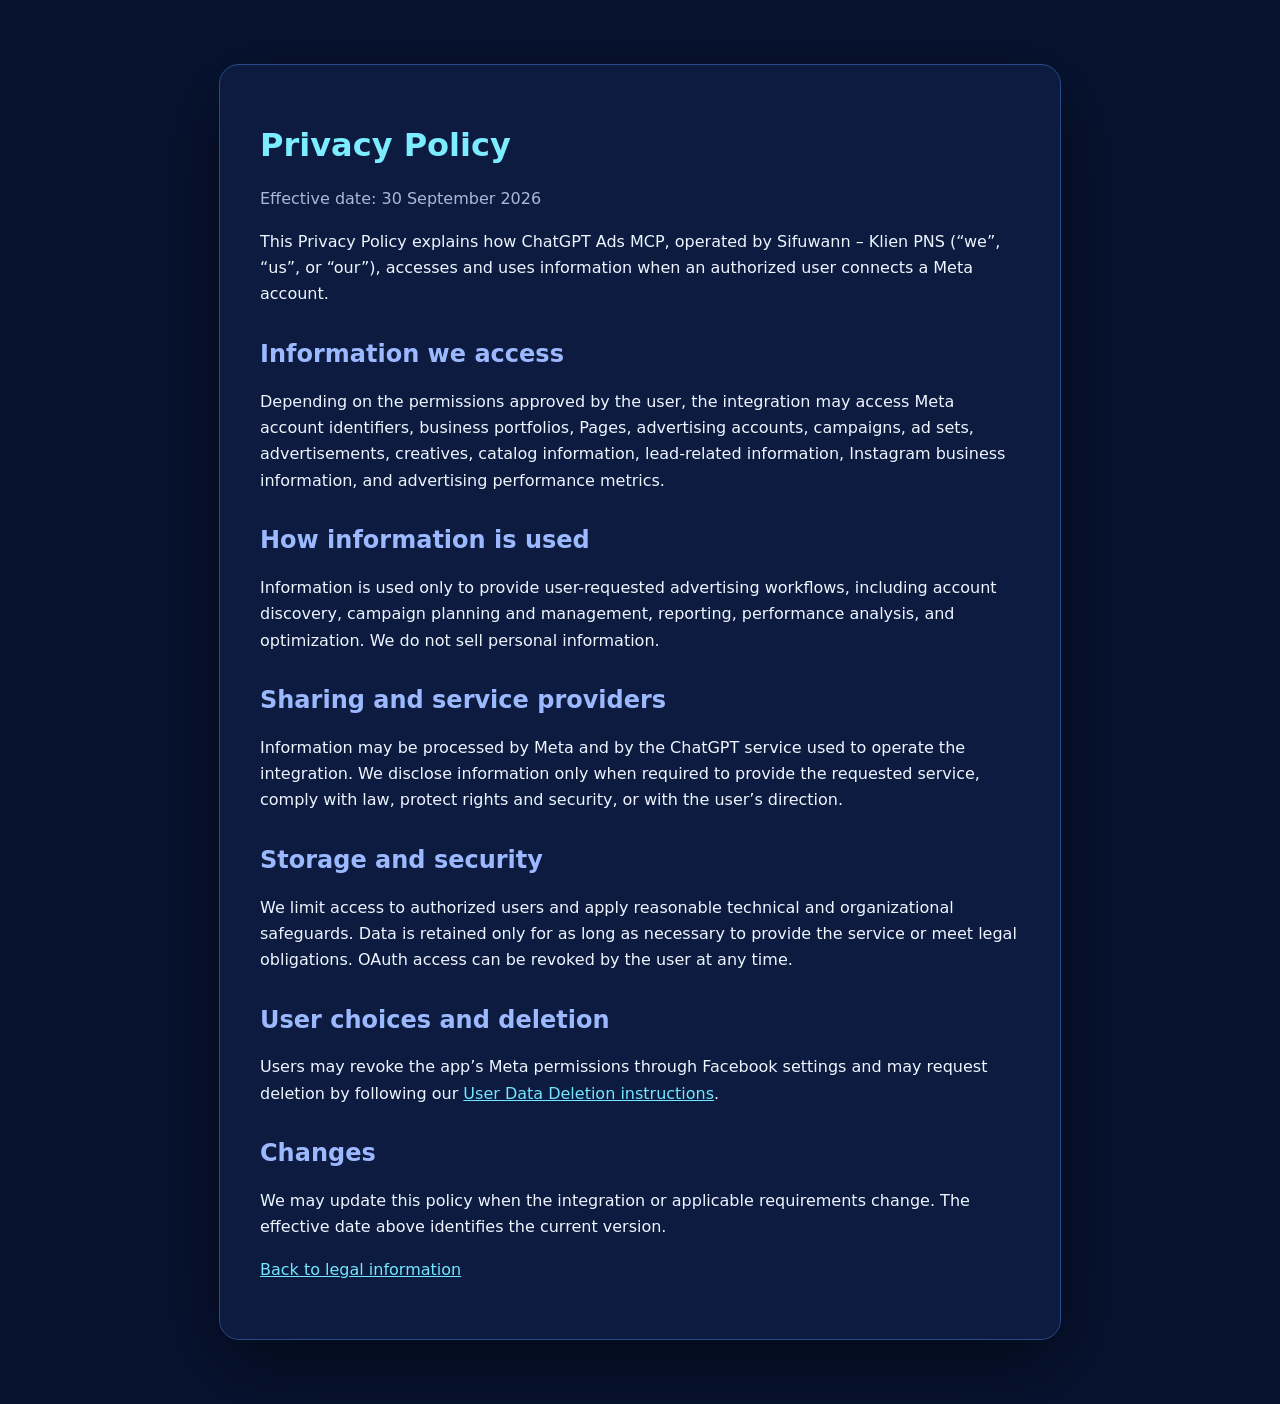
==== privacy.html @ 86be31dc "Add Meta app legal pages and icon" ====
<!doctype html>
<html lang="en">
<head>
  <meta charset="utf-8">
  <meta name="viewport" content="width=device-width, initial-scale=1">
  <title>Privacy Policy — ChatGPT Ads MCP</title>
  <link rel="stylesheet" href="styles.css">
</head>
<body>
  <main>
    <h1>Privacy Policy</h1>
    <p class="meta">Effective date: 30 September 2026</p>
    <p>This Privacy Policy explains how ChatGPT Ads MCP, operated by Sifuwann – Klien PNS (“we”, “us”, or “our”), accesses and uses information when an authorized user connects a Meta account.</p>

    <h2>Information we access</h2>
    <p>Depending on the permissions approved by the user, the integration may access Meta account identifiers, business portfolios, Pages, advertising accounts, campaigns, ad sets, advertisements, creatives, catalog information, lead-related information, Instagram business information, and advertising performance metrics.</p>

    <h2>How information is used</h2>
    <p>Information is used only to provide user-requested advertising workflows, including account discovery, campaign planning and management, reporting, performance analysis, and optimization. We do not sell personal information.</p>

    <h2>Sharing and service providers</h2>
    <p>Information may be processed by Meta and by the ChatGPT service used to operate the integration. We disclose information only when required to provide the requested service, comply with law, protect rights and security, or with the user’s direction.</p>

    <h2>Storage and security</h2>
    <p>We limit access to authorized users and apply reasonable technical and organizational safeguards. Data is retained only for as long as necessary to provide the service or meet legal obligations. OAuth access can be revoked by the user at any time.</p>

    <h2>User choices and deletion</h2>
    <p>Users may revoke the app’s Meta permissions through Facebook settings and may request deletion by following our <a href="data-deletion.html">User Data Deletion instructions</a>.</p>

    <h2>Changes</h2>
    <p>We may update this policy when the integration or applicable requirements change. The effective date above identifies the current version.</p>

    <p><a href="index.html">Back to legal information</a></p>
  </main>
</body>
</html>
---- styles.css ----
:root {
  color-scheme: light dark;
  font-family: Inter, ui-sans-serif, system-ui, -apple-system, BlinkMacSystemFont, "Segoe UI", sans-serif;
  line-height: 1.65;
}

body {
  margin: 0;
  background: #071331;
  color: #eef5ff;
}

main {
  width: min(760px, calc(100% - 40px));
  margin: 64px auto;
  padding: 40px;
  border: 1px solid #284b87;
  border-radius: 20px;
  background: #0c1b3f;
  box-shadow: 0 24px 80px #0008;
}

h1, h2 { line-height: 1.2; }
h1 { color: #7cecff; }
h2 { margin-top: 2rem; color: #9cb8ff; }
a { color: #72e7ff; }
nav { display: grid; gap: 12px; margin-top: 28px; }
nav a { padding: 14px 18px; border: 1px solid #3868aa; border-radius: 12px; text-decoration: none; }
.meta { color: #a9bad6; }

@media (max-width: 600px) {
  main { margin: 20px auto; padding: 24px; }
}
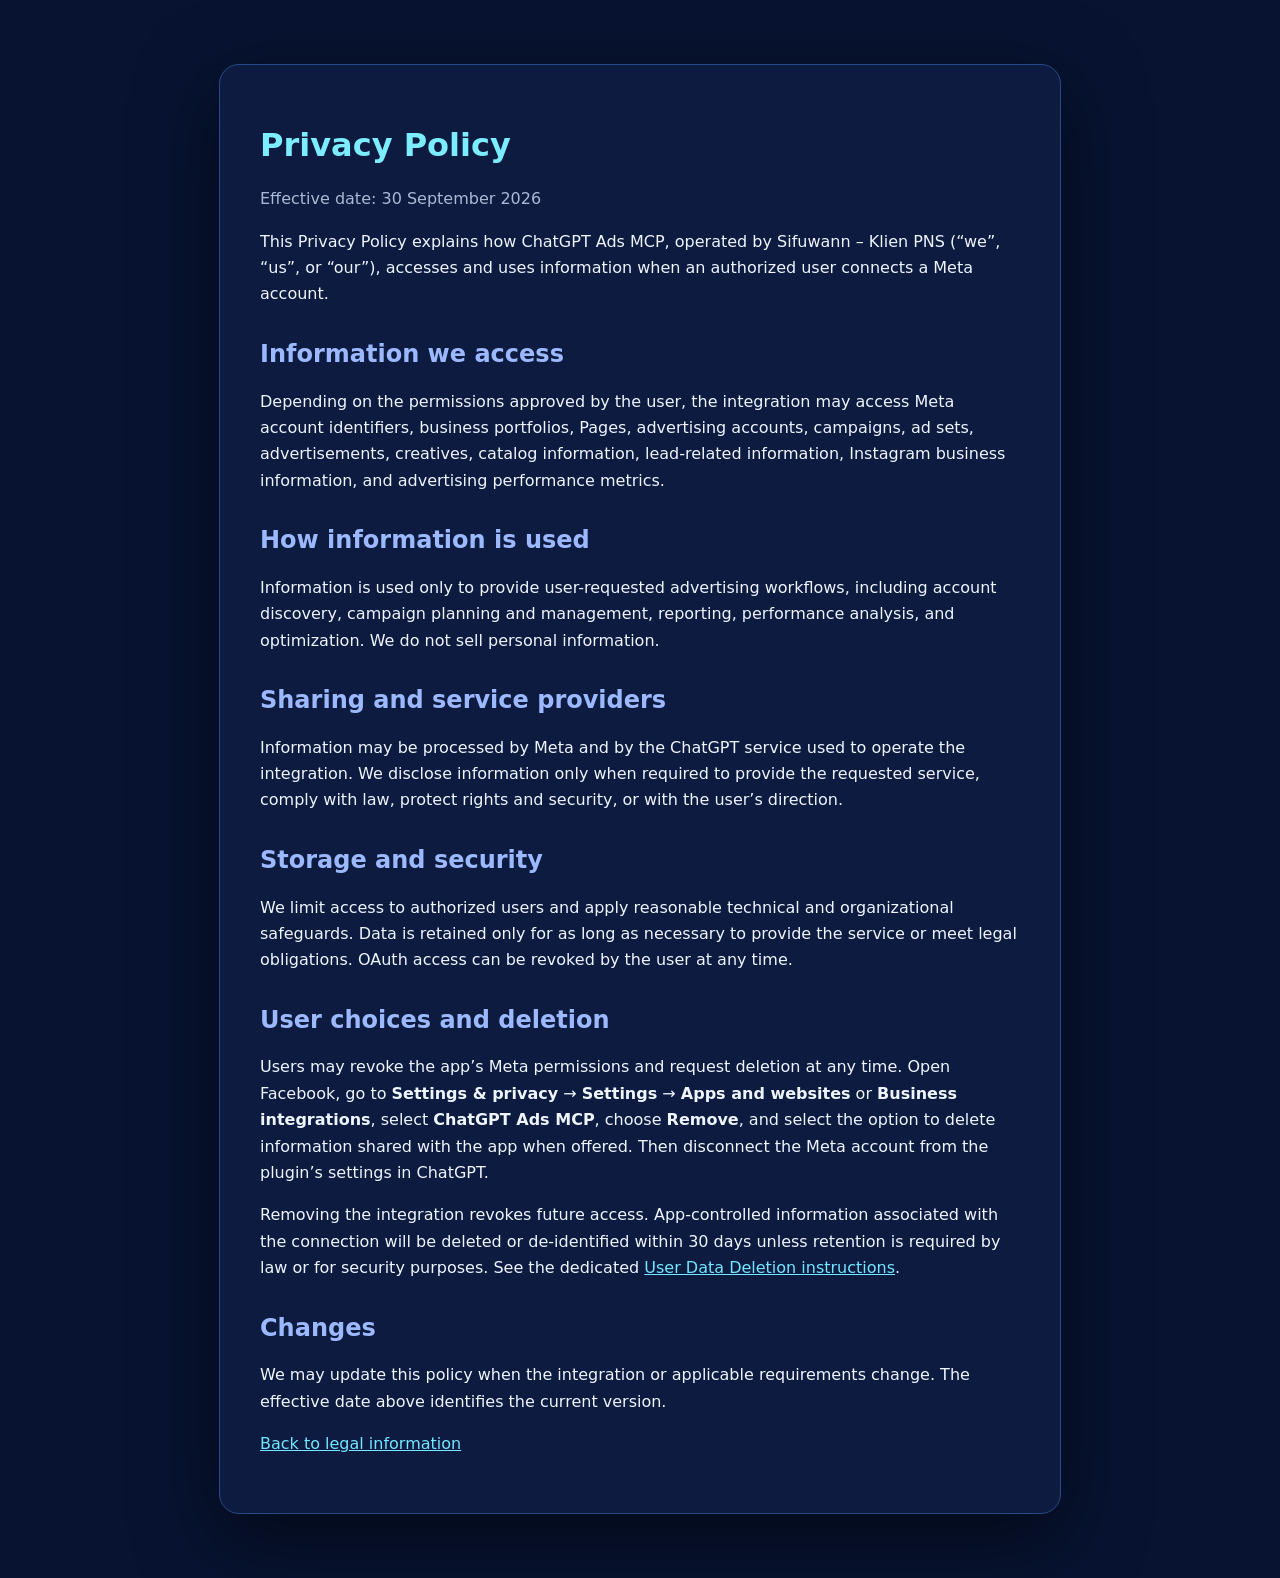
==== commit 0e1375e4: "Add direct data deletion instructions to privacy policy" ====
--- a/privacy.html
+++ b/privacy.html
@@ -25,7 +25,8 @@
     <p>We limit access to authorized users and apply reasonable technical and organizational safeguards. Data is retained only for as long as necessary to provide the service or meet legal obligations. OAuth access can be revoked by the user at any time.</p>
 
     <h2>User choices and deletion</h2>
-    <p>Users may revoke the app’s Meta permissions through Facebook settings and may request deletion by following our <a href="data-deletion.html">User Data Deletion instructions</a>.</p>
+    <p>Users may revoke the app’s Meta permissions and request deletion at any time. Open Facebook, go to <strong>Settings &amp; privacy</strong> → <strong>Settings</strong> → <strong>Apps and websites</strong> or <strong>Business integrations</strong>, select <strong>ChatGPT Ads MCP</strong>, choose <strong>Remove</strong>, and select the option to delete information shared with the app when offered. Then disconnect the Meta account from the plugin’s settings in ChatGPT.</p>
+    <p>Removing the integration revokes future access. App-controlled information associated with the connection will be deleted or de-identified within 30 days unless retention is required by law or for security purposes. See the dedicated <a href="data-deletion.html">User Data Deletion instructions</a>.</p>
 
     <h2>Changes</h2>
     <p>We may update this policy when the integration or applicable requirements change. The effective date above identifies the current version.</p>
